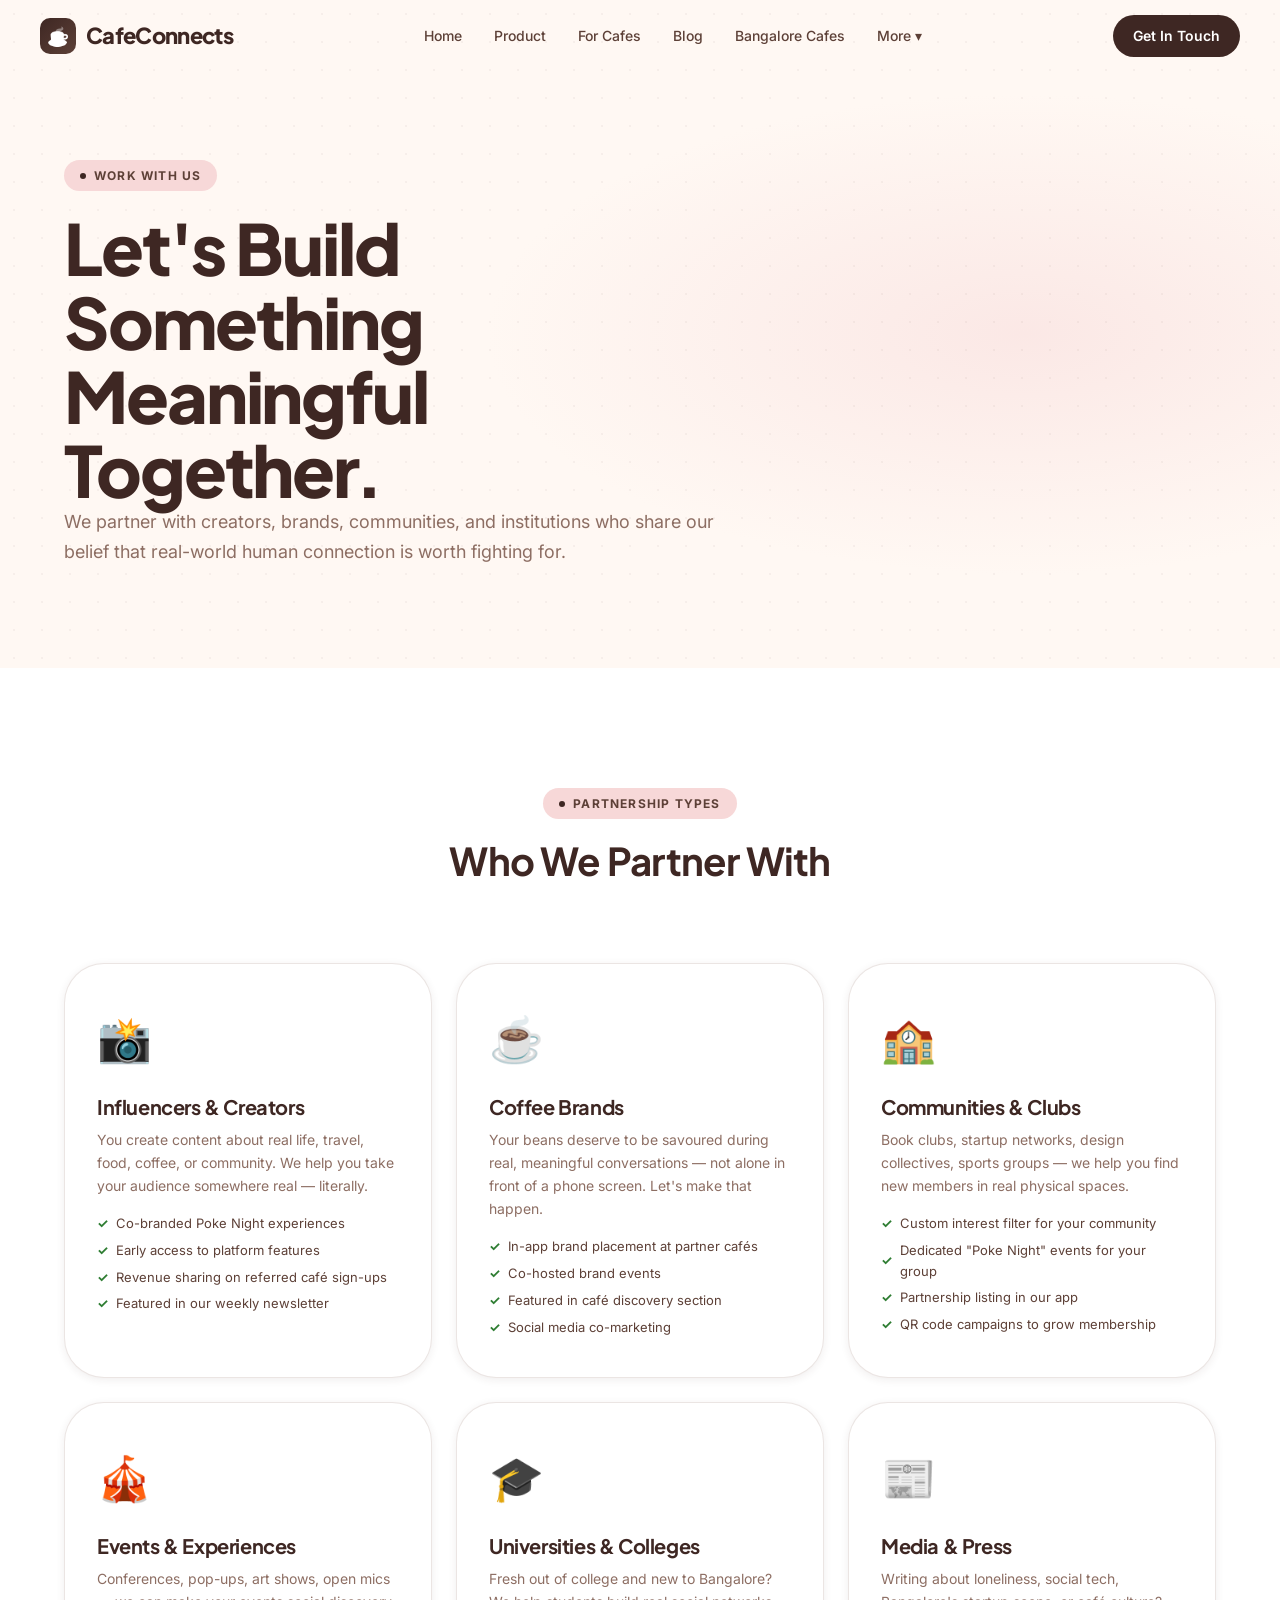
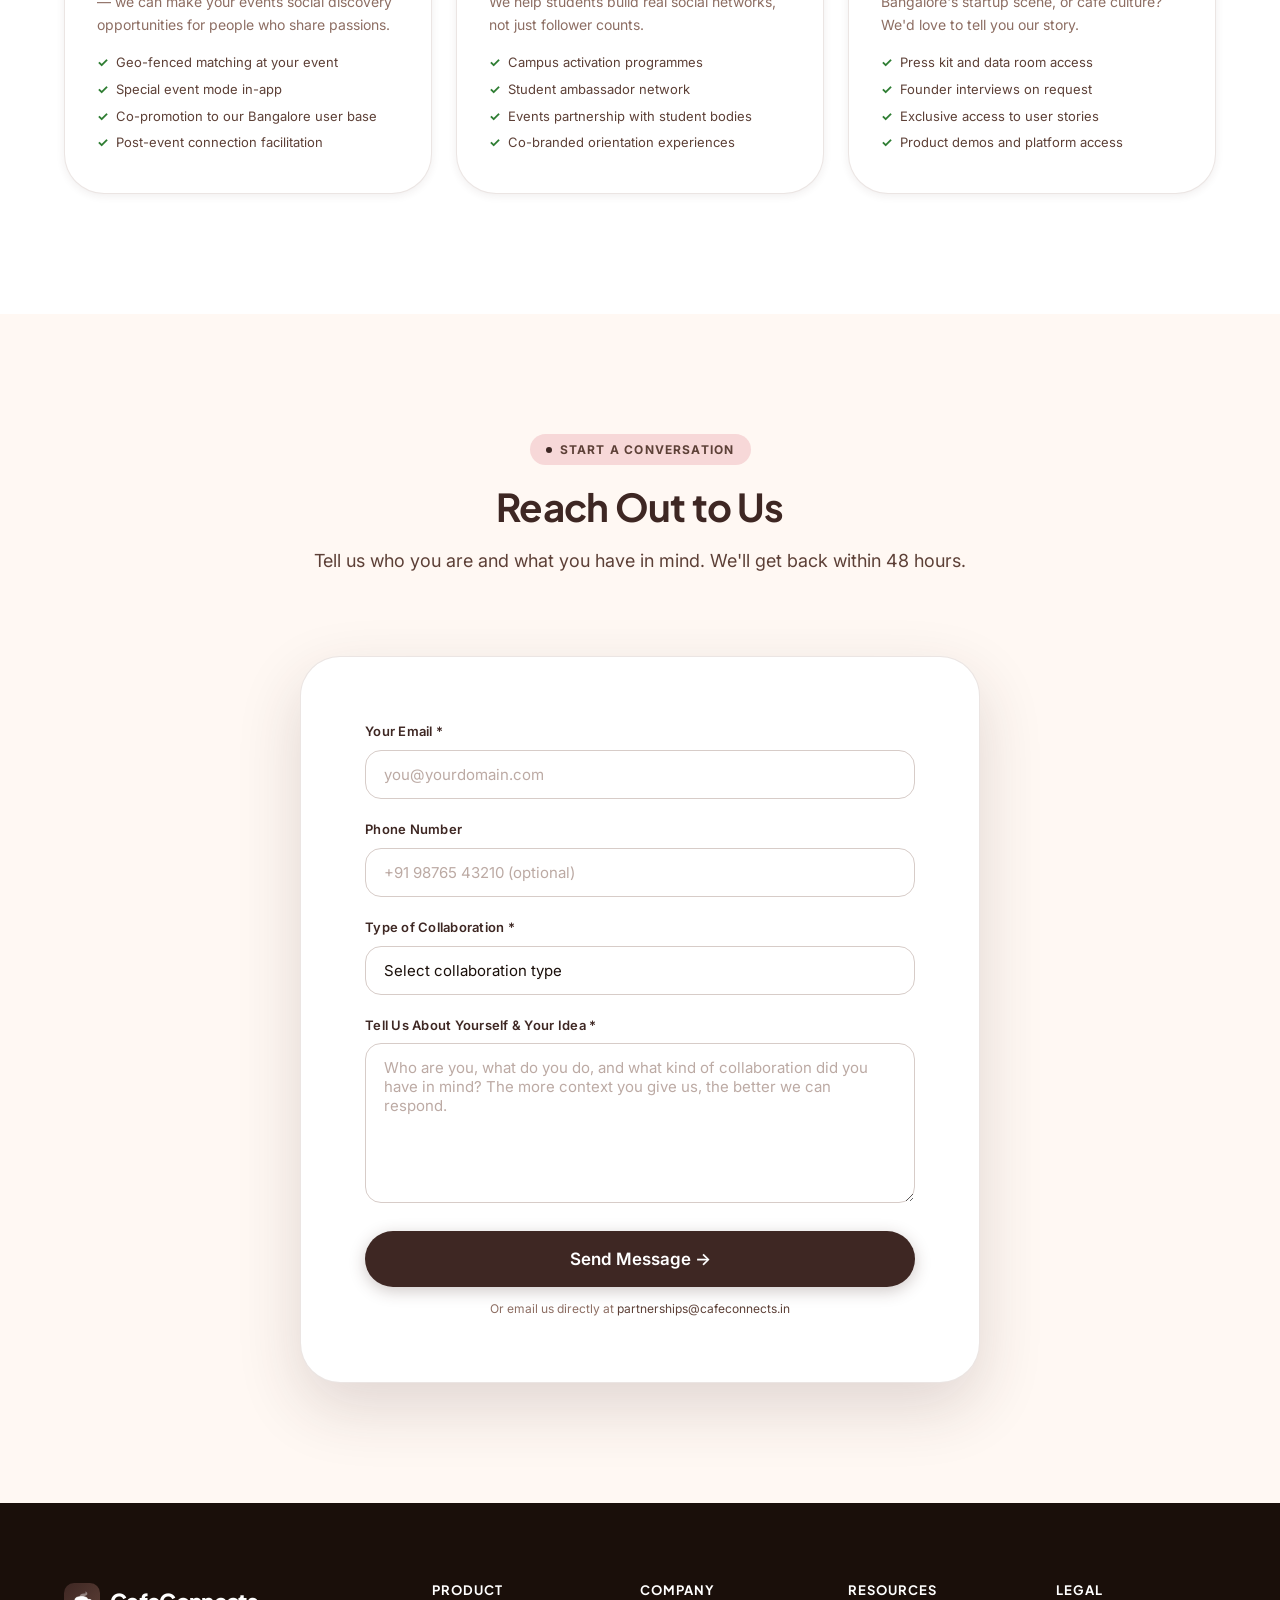
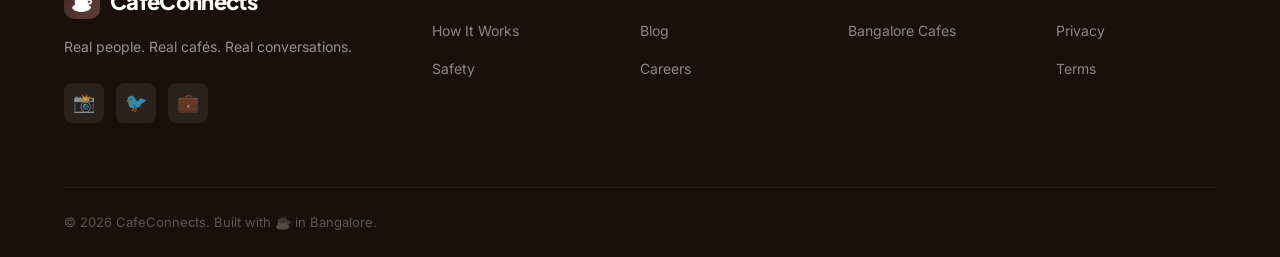
==== collaborations.html @ 5432da23 "Add files via upload" ====
<!DOCTYPE html>
<html lang="en">
<head>
  <meta charset="UTF-8" />
  <meta name="viewport" content="width=device-width, initial-scale=1.0" />
  <title>Collaborations — CafeConnects</title>
  <meta name="description" content="Partner with CafeConnects — for influencers, brands, communities, and media." />
  <link rel="stylesheet" href="styles.css" />
  <style>
    .page-hero { background:var(--cream); padding:160px 0 100px; position:relative; overflow:hidden; }
    .page-hero-bg { position:absolute; inset:0; background:radial-gradient(ellipse 70% 60% at 80% 50%, rgba(247,216,216,0.5) 0%, transparent 60%); }
    .page-hero-dots { position:absolute; inset:0; background-image:radial-gradient(circle, rgba(93,64,55,0.05) 1px, transparent 1px); background-size:28px 28px; }
    .collab-types { display:grid; grid-template-columns:repeat(3,1fr); gap:24px; }
    .collab-card { background:var(--white); border-radius:var(--radius-xl); padding:40px 32px; border:1px solid rgba(215,204,200,0.5); box-shadow:var(--shadow-sm); transition:all 0.3s var(--ease-smooth); }
    .collab-card:hover { box-shadow:var(--shadow-lg); transform:translateY(-6px); border-color:var(--rose); }
    .collab-icon { font-size:44px; margin-bottom:20px; }
    .collab-card h3 { font-size:20px; font-weight:700; color:var(--espresso); margin-bottom:10px; }
    .collab-card p  { font-size:14px; color:var(--text-muted); line-height:1.65; margin-bottom:16px; }
    .collab-perks { list-style:none; display:flex; flex-direction:column; gap:6px; }
    .collab-perks li { font-size:13px; color:var(--text-secondary); display:flex; align-items:center; gap:8px; }
    .collab-perks li::before { content:'✓'; color:#2E7D32; font-weight:700; }
    .form-card { background:var(--white); border-radius:var(--radius-xl); padding:64px; box-shadow:var(--shadow-lg); max-width:680px; margin:0 auto; border:1px solid rgba(215,204,200,0.5); }
    @media(max-width:1024px) { .collab-types{grid-template-columns:repeat(2,1fr)} }
    @media(max-width:768px) { .collab-types{grid-template-columns:1fr} .form-card{padding:32px 24px} }
  </style>
</head>
<body>
  <nav class="navbar" id="navbar">
    <div class="navbar-inner">
      <a href="index.html" class="logo"><div class="logo-icon"></div>CafeConnects</a>
      <div class="nav-links">
        <a href="index.html" class="nav-link">Home</a>
        <a href="product.html" class="nav-link">Product</a>
        <a href="for-cafes.html" class="nav-link">For Cafes</a>
        <a href="blog.html" class="nav-link">Blog</a>
        <a href="bangalore-cafes.html" class="nav-link">Bangalore Cafes</a>
        <div class="nav-dropdown"><a href="#" class="nav-link">More ▾</a>
          <div class="nav-dropdown-menu">
            <a href="careers.html" class="nav-dropdown-item">Careers</a>
            <a href="collaborations.html" class="nav-dropdown-item active">Collaborations</a>
            <a href="safety.html" class="nav-dropdown-item">Safety</a>
          </div>
        </div>
      </div>
      <div class="nav-cta">
        <a href="#collab-form" class="btn-nav">Get In Touch</a>
        <button class="hamburger" id="hamburger"><span></span><span></span><span></span></button>
      </div>
    </div>
  </nav>
  <div class="mobile-menu" id="mobile-menu">
    <button class="mobile-close" id="mobile-close">✕</button>
    <a href="index.html" class="nav-link">Home</a>
    <a href="collaborations.html" class="nav-link active">Collaborations</a>
    <a href="#collab-form" class="btn btn-primary mt-24">Get In Touch</a>
  </div>

  <section class="page-hero">
    <div class="page-hero-bg"></div><div class="page-hero-dots"></div>
    <div class="container">
      <div style="position:relative;z-index:2;max-width:680px">
        <div class="eyebrow reveal"><span class="eyebrow-dot"></span>Work With Us</div>
        <h1 class="display-lg reveal" style="color:var(--espresso)">Let's Build Something Meaningful Together.</h1>
        <p class="body-lg reveal reveal-delay-1" style="color:var(--text-muted)">We partner with creators, brands, communities, and institutions who share our belief that real-world human connection is worth fighting for.</p>
      </div>
    </div>
  </section>

  <section class="section bg-white">
    <div class="container">
      <div class="section-header reveal">
        <div class="eyebrow"><span class="eyebrow-dot"></span>Partnership Types</div>
        <h2 class="display-sm">Who We Partner With</h2>
      </div>
      <div class="collab-types">
        <div class="collab-card reveal">
          <div class="collab-icon">📸</div>
          <h3>Influencers & Creators</h3>
          <p>You create content about real life, travel, food, coffee, or community. We help you take your audience somewhere real — literally.</p>
          <ul class="collab-perks">
            <li>Co-branded Poke Night experiences</li>
            <li>Early access to platform features</li>
            <li>Revenue sharing on referred café sign-ups</li>
            <li>Featured in our weekly newsletter</li>
          </ul>
        </div>
        <div class="collab-card reveal reveal-delay-1">
          <div class="collab-icon">☕</div>
          <h3>Coffee Brands</h3>
          <p>Your beans deserve to be savoured during real, meaningful conversations — not alone in front of a phone screen. Let's make that happen.</p>
          <ul class="collab-perks">
            <li>In-app brand placement at partner cafés</li>
            <li>Co-hosted brand events</li>
            <li>Featured in café discovery section</li>
            <li>Social media co-marketing</li>
          </ul>
        </div>
        <div class="collab-card reveal reveal-delay-2">
          <div class="collab-icon">🏫</div>
          <h3>Communities & Clubs</h3>
          <p>Book clubs, startup networks, design collectives, sports groups — we help you find new members in real physical spaces.</p>
          <ul class="collab-perks">
            <li>Custom interest filter for your community</li>
            <li>Dedicated "Poke Night" events for your group</li>
            <li>Partnership listing in our app</li>
            <li>QR code campaigns to grow membership</li>
          </ul>
        </div>
        <div class="collab-card reveal">
          <div class="collab-icon">🎪</div>
          <h3>Events & Experiences</h3>
          <p>Conferences, pop-ups, art shows, open mics — we can make your events social discovery opportunities for people who share passions.</p>
          <ul class="collab-perks">
            <li>Geo-fenced matching at your event</li>
            <li>Special event mode in-app</li>
            <li>Co-promotion to our Bangalore user base</li>
            <li>Post-event connection facilitation</li>
          </ul>
        </div>
        <div class="collab-card reveal reveal-delay-1">
          <div class="collab-icon">🎓</div>
          <h3>Universities & Colleges</h3>
          <p>Fresh out of college and new to Bangalore? We help students build real social networks, not just follower counts.</p>
          <ul class="collab-perks">
            <li>Campus activation programmes</li>
            <li>Student ambassador network</li>
            <li>Events partnership with student bodies</li>
            <li>Co-branded orientation experiences</li>
          </ul>
        </div>
        <div class="collab-card reveal reveal-delay-2">
          <div class="collab-icon">📰</div>
          <h3>Media & Press</h3>
          <p>Writing about loneliness, social tech, Bangalore's startup scene, or café culture? We'd love to tell you our story.</p>
          <ul class="collab-perks">
            <li>Press kit and data room access</li>
            <li>Founder interviews on request</li>
            <li>Exclusive access to user stories</li>
            <li>Product demos and platform access</li>
          </ul>
        </div>
      </div>
    </div>
  </section>

  <section class="section bg-cream" id="collab-form">
    <div class="container">
      <div class="section-header reveal">
        <div class="eyebrow"><span class="eyebrow-dot"></span>Start a Conversation</div>
        <h2 class="display-sm">Reach Out to Us</h2>
        <p>Tell us who you are and what you have in mind. We'll get back within 48 hours.</p>
      </div>
      <div class="form-card reveal">
        <form data-form="collaboration" action="https://api.web3forms.com/submit" method="POST">
          <input type="hidden" name="access_key" value="f829e437-bf4c-4989-a103-a09cf7e86753" />
          <input type="hidden" name="subject" value="New Collaboration Enquiry — CafeConnects" />
          <input type="hidden" name="from_name" value="CafeConnects Website" />
          <input type="hidden" name="redirect" value="false" />
          <input type="checkbox" name="botcheck" style="display:none" />
          <div class="form-group">
            <label class="form-label">Your Email *</label>
            <input type="email" name="email" class="form-input" placeholder="you@yourdomain.com" required />
          </div>
          <div class="form-group">
            <label class="form-label">Phone Number</label>
            <input type="tel" name="phone" class="form-input" placeholder="+91 98765 43210 (optional)" />
          </div>
          <div class="form-group">
            <label class="form-label">Type of Collaboration *</label>
            <select name="collaboration_type" class="form-select form-input" required>
              <option value="">Select collaboration type</option>
              <option>Influencer / Creator</option>
              <option>Coffee Brand</option>
              <option>Community / Club</option>
              <option>Events & Experiences</option>
              <option>University / College</option>
              <option>Media & Press</option>
              <option>Other</option>
            </select>
          </div>
          <div class="form-group">
            <label class="form-label">Tell Us About Yourself & Your Idea *</label>
            <textarea name="message" class="form-textarea" placeholder="Who are you, what do you do, and what kind of collaboration did you have in mind? The more context you give us, the better we can respond." required style="min-height:160px;"></textarea>
          </div>
          <button type="submit" class="btn btn-primary btn-lg w-full">Send Message →</button>
          <p style="font-size:12px;color:var(--text-muted);text-align:center;margin-top:12px">Or email us directly at <a href="mailto:partnerships@cafeconnects.in" style="color:var(--coffee)">partnerships@cafeconnects.in</a></p>
        </form>
      </div>
    </div>
  </section>

  <footer class="footer" id="contact">
    <div class="container">
      <div class="footer-grid">
        <div class="footer-brand"><a href="index.html" class="logo"><div class="logo-icon"></div>CafeConnects</a><p class="footer-desc mt-16">Real people. Real cafés. Real conversations.</p><div class="footer-social mt-24"><a href="#" class="social-icon">📸</a><a href="#" class="social-icon">🐦</a><a href="#" class="social-icon">💼</a></div></div>
        <div class="footer-col"><h4>Product</h4><ul class="footer-links"><li><a href="product.html" class="footer-link">How It Works</a></li><li><a href="safety.html" class="footer-link">Safety</a></li></ul></div>
        <div class="footer-col"><h4>Company</h4><ul class="footer-links"><li><a href="blog.html" class="footer-link">Blog</a></li><li><a href="careers.html" class="footer-link">Careers</a></li></ul></div>
        <div class="footer-col"><h4>Resources</h4><ul class="footer-links"><li><a href="bangalore-cafes.html" class="footer-link">Bangalore Cafes</a></li></ul></div>
        <div class="footer-col"><h4>Legal</h4><ul class="footer-links"><li><a href="privacy-policy.html" class="footer-link">Privacy</a></li><li><a href="terms.html" class="footer-link">Terms</a></li></ul></div>
      </div>
      <div class="footer-bottom"><p class="footer-copyright">© 2026 CafeConnects. Built with ☕ in Bangalore.</p></div>
    </div>
  </footer>
  <script src="shared.js"></script>
</body>
</html>
---- styles.css ----
/* ================================================
   CafeConnects — Global Design System
   Premium Coffee-Inspired Brand
   ================================================ */

@import url('https://fonts.googleapis.com/css2?family=Inter:wght@300;400;500;600;700;800;900&family=Plus+Jakarta+Sans:wght@300;400;500;600;700;800&display=swap');

/* ── Design Tokens ───────────────────────────── */
:root {
  /* Colors */
  --espresso:    #3E2723;
  --coffee:      #5D4037;
  --latte:       #D7CCC8;
  --rose:        #F7D8D8;
  --cream:       #FFF8F3;
  --white:       #FFFFFF;
  --dark:        #1A0F0A;
  --mid-dark:    #2C1810;

  /* Text */
  --text-primary:   #1A0F0A;
  --text-secondary: #5D4037;
  --text-muted:     #8D6E63;
  --text-light:     #BCAAA4;

  /* Gradients */
  --grad-hero:    linear-gradient(135deg, #FFF8F3 0%, #F7D8D8 50%, #FFF8F3 100%);
  --grad-warm:    linear-gradient(135deg, #3E2723 0%, #5D4037 100%);
  --grad-subtle:  linear-gradient(180deg, #FFF8F3 0%, #FFFFFF 100%);
  --grad-glass:   linear-gradient(135deg, rgba(255,255,255,0.25) 0%, rgba(255,255,255,0.10) 100%);

  /* Shadows */
  --shadow-sm:  0 2px 8px rgba(62,39,35,0.08);
  --shadow-md:  0 8px 32px rgba(62,39,35,0.12);
  --shadow-lg:  0 24px 64px rgba(62,39,35,0.16);
  --shadow-xl:  0 40px 80px rgba(62,39,35,0.20);

  /* Typography */
  --font-display: 'Plus Jakarta Sans', 'Inter', sans-serif;
  --font-body:    'Inter', sans-serif;

  /* Spacing */
  --section-py: 120px;
  --section-py-sm: 80px;

  /* Borders */
  --radius-sm:  8px;
  --radius-md:  16px;
  --radius-lg:  24px;
  --radius-xl:  40px;
  --radius-full: 9999px;

  /* Transitions */
  --ease-smooth: cubic-bezier(0.25, 0.46, 0.45, 0.94);
  --ease-spring: cubic-bezier(0.34, 1.56, 0.64, 1);
}

/* ── Reset & Base ────────────────────────────── */
*, *::before, *::after { box-sizing: border-box; margin: 0; padding: 0; }

html {
  scroll-behavior: smooth;
  font-size: 16px;
  -webkit-font-smoothing: antialiased;
  -moz-osx-font-smoothing: grayscale;
}

body {
  font-family: var(--font-body);
  color: var(--text-primary);
  background: var(--white);
  line-height: 1.6;
  overflow-x: hidden;
}

img { max-width: 100%; height: auto; display: block; }
a { text-decoration: none; color: inherit; }
ul { list-style: none; }
button { font-family: inherit; cursor: pointer; border: none; outline: none; }
input, textarea, select { font-family: inherit; outline: none; border: none; }

/* ── Typography ──────────────────────────────── */
h1, h2, h3, h4, h5, h6 {
  font-family: var(--font-display);
  font-weight: 700;
  line-height: 1.15;
  letter-spacing: -0.02em;
  color: var(--espresso);
}

.display-xl {
  font-size: clamp(48px, 7vw, 96px);
  font-weight: 800;
  letter-spacing: -0.04em;
  line-height: 1.0;
}

.display-lg {
  font-size: clamp(40px, 5.5vw, 72px);
  font-weight: 800;
  letter-spacing: -0.03em;
  line-height: 1.05;
}

.display-md {
  font-size: clamp(32px, 4vw, 56px);
  font-weight: 700;
  letter-spacing: -0.025em;
}

.display-sm {
  font-size: clamp(24px, 3vw, 40px);
  font-weight: 700;
  letter-spacing: -0.02em;
}

.body-lg { font-size: 18px; line-height: 1.7; }
.body-md { font-size: 16px; line-height: 1.6; }
.body-sm { font-size: 14px; line-height: 1.5; }
.label   { font-size: 12px; font-weight: 600; letter-spacing: 0.08em; text-transform: uppercase; }

/* ── Layout ──────────────────────────────────── */
.container {
  max-width: 1200px;
  margin: 0 auto;
  padding: 0 24px;
}

.container-wide {
  max-width: 1400px;
  margin: 0 auto;
  padding: 0 24px;
}

.section { padding: var(--section-py) 0; }
.section-sm { padding: var(--section-py-sm) 0; }

/* ── Navbar ──────────────────────────────────── */
.navbar {
  position: fixed;
  top: 0;
  left: 0;
  right: 0;
  z-index: 1000;
  padding: 0 24px;
  height: 72px;
  display: flex;
  align-items: center;
  transition: all 0.3s var(--ease-smooth);
}

.navbar.scrolled {
  background: rgba(255, 248, 243, 0.95);
  backdrop-filter: blur(20px);
  -webkit-backdrop-filter: blur(20px);
  border-bottom: 1px solid rgba(215, 204, 200, 0.5);
  box-shadow: var(--shadow-sm);
}

.navbar-inner {
  max-width: 1200px;
  margin: 0 auto;
  width: 100%;
  display: flex;
  align-items: center;
  justify-content: space-between;
}

.logo {
  display: flex;
  align-items: center;
  gap: 10px;
  font-family: var(--font-display);
  font-weight: 800;
  font-size: 22px;
  color: var(--espresso);
  letter-spacing: -0.03em;
}

.logo-icon {
  width: 36px;
  height: 36px;
  background: var(--grad-warm);
  border-radius: 10px;
  display: flex;
  align-items: center;
  justify-content: center;
  position: relative;
  overflow: hidden;
}

.logo-icon::after {
  content: '☕';
  font-size: 18px;
  filter: brightness(10);
}

.nav-links {
  display: flex;
  align-items: center;
  gap: 4px;
}

.nav-link {
  font-size: 14px;
  font-weight: 500;
  color: var(--coffee);
  padding: 8px 14px;
  border-radius: var(--radius-sm);
  transition: all 0.2s;
}

.nav-link:hover,
.nav-link.active {
  color: var(--espresso);
  background: rgba(62,39,35,0.06);
}

.nav-dropdown {
  position: relative;
}

.nav-dropdown-menu {
  position: absolute;
  top: calc(100% + 8px);
  left: 50%;
  transform: translateX(-50%) translateY(-8px);
  background: var(--white);
  border: 1px solid var(--latte);
  border-radius: var(--radius-md);
  box-shadow: var(--shadow-lg);
  padding: 8px;
  min-width: 200px;
  opacity: 0;
  pointer-events: none;
  transition: all 0.2s var(--ease-smooth);
}

.nav-dropdown:hover .nav-dropdown-menu {
  opacity: 1;
  pointer-events: all;
  transform: translateX(-50%) translateY(0);
}

.nav-dropdown-item {
  display: block;
  padding: 10px 16px;
  font-size: 14px;
  color: var(--coffee);
  border-radius: var(--radius-sm);
  transition: all 0.15s;
}

.nav-dropdown-item:hover {
  background: var(--cream);
  color: var(--espresso);
}

.nav-cta {
  display: flex;
  align-items: center;
  gap: 12px;
}

.btn-nav {
  background: var(--espresso);
  color: var(--white);
  font-size: 14px;
  font-weight: 600;
  padding: 10px 20px;
  border-radius: var(--radius-full);
  transition: all 0.2s var(--ease-smooth);
}

.btn-nav:hover {
  background: var(--coffee);
  transform: translateY(-1px);
  box-shadow: 0 4px 16px rgba(62,39,35,0.3);
}

.hamburger {
  display: none;
  flex-direction: column;
  gap: 5px;
  background: none;
  padding: 8px;
}

.hamburger span {
  display: block;
  width: 24px;
  height: 2px;
  background: var(--espresso);
  border-radius: 2px;
  transition: all 0.3s;
}

/* ── Buttons ─────────────────────────────────── */
.btn {
  display: inline-flex;
  align-items: center;
  justify-content: center;
  gap: 8px;
  font-family: var(--font-body);
  font-weight: 600;
  font-size: 15px;
  border-radius: var(--radius-full);
  transition: all 0.25s var(--ease-smooth);
  cursor: pointer;
  padding: 14px 28px;
  white-space: nowrap;
}

.btn-primary {
  background: var(--espresso);
  color: var(--white);
  box-shadow: 0 4px 16px rgba(62,39,35,0.25);
}

.btn-primary:hover {
  background: var(--coffee);
  transform: translateY(-2px);
  box-shadow: 0 8px 28px rgba(62,39,35,0.35);
}

.btn-secondary {
  background: transparent;
  color: var(--espresso);
  border: 2px solid var(--espresso);
}

.btn-secondary:hover {
  background: var(--espresso);
  color: var(--white);
  transform: translateY(-2px);
}

.btn-rose {
  background: var(--rose);
  color: var(--espresso);
}

.btn-rose:hover {
  background: #f0c0c0;
  transform: translateY(-2px);
  box-shadow: 0 8px 28px rgba(247,216,216,0.6);
}

.btn-white {
  background: var(--white);
  color: var(--espresso);
  box-shadow: var(--shadow-md);
}

.btn-white:hover {
  transform: translateY(-2px);
  box-shadow: var(--shadow-lg);
}

.btn-lg { padding: 18px 36px; font-size: 17px; }
.btn-sm { padding: 10px 20px; font-size: 13px; }

/* ── Cards ───────────────────────────────────── */
.card {
  background: var(--white);
  border-radius: var(--radius-lg);
  box-shadow: var(--shadow-sm);
  border: 1px solid rgba(215,204,200,0.5);
  transition: all 0.3s var(--ease-smooth);
  overflow: hidden;
}

.card:hover {
  box-shadow: var(--shadow-lg);
  transform: translateY(-4px);
}

.card-glass {
  background: var(--grad-glass);
  backdrop-filter: blur(20px);
  -webkit-backdrop-filter: blur(20px);
  border: 1px solid rgba(255,255,255,0.4);
  border-radius: var(--radius-lg);
}

.card-cream {
  background: var(--cream);
  border: 1px solid var(--rose);
  border-radius: var(--radius-lg);
}

/* ── Section Labels ──────────────────────────── */
.eyebrow {
  display: inline-flex;
  align-items: center;
  gap: 8px;
  font-size: 12px;
  font-weight: 700;
  letter-spacing: 0.1em;
  text-transform: uppercase;
  color: var(--coffee);
  background: var(--rose);
  padding: 6px 16px;
  border-radius: var(--radius-full);
  margin-bottom: 20px;
}

.eyebrow-dot {
  width: 6px;
  height: 6px;
  background: var(--espresso);
  border-radius: 50%;
}

/* ── Section Headers ─────────────────────────── */
.section-header {
  text-align: center;
  max-width: 700px;
  margin: 0 auto 80px;
}

.section-header p {
  color: var(--text-secondary);
  font-size: 18px;
  margin-top: 16px;
  line-height: 1.7;
}

/* ── Stats ───────────────────────────────────── */
.stats-grid {
  display: grid;
  grid-template-columns: repeat(4, 1fr);
  gap: 24px;
}

.stat-card {
  text-align: center;
  padding: 32px 24px;
  background: var(--white);
  border-radius: var(--radius-lg);
  border: 1px solid rgba(215,204,200,0.5);
  box-shadow: var(--shadow-sm);
  transition: all 0.3s var(--ease-smooth);
}

.stat-card:hover {
  box-shadow: var(--shadow-md);
  transform: translateY(-4px);
}

.stat-number {
  font-family: var(--font-display);
  font-size: 48px;
  font-weight: 800;
  color: var(--espresso);
  letter-spacing: -0.04em;
  line-height: 1;
  margin-bottom: 8px;
}

.stat-label {
  font-size: 14px;
  color: var(--text-muted);
  font-weight: 500;
}

/* ── Feature Grid ────────────────────────────── */
.features-grid {
  display: grid;
  grid-template-columns: repeat(3, 1fr);
  gap: 24px;
}

.feature-card {
  padding: 40px 32px;
  background: var(--white);
  border-radius: var(--radius-lg);
  border: 1px solid rgba(215,204,200,0.5);
  box-shadow: var(--shadow-sm);
  transition: all 0.3s var(--ease-smooth);
}

.feature-card:hover {
  box-shadow: var(--shadow-lg);
  transform: translateY(-6px);
  border-color: var(--rose);
}

.feature-icon {
  width: 56px;
  height: 56px;
  background: var(--cream);
  border-radius: var(--radius-md);
  display: flex;
  align-items: center;
  justify-content: center;
  font-size: 24px;
  margin-bottom: 24px;
  border: 1px solid var(--rose);
}

.feature-card h3 {
  font-size: 20px;
  font-weight: 700;
  margin-bottom: 12px;
  color: var(--espresso);
}

.feature-card p {
  font-size: 15px;
  color: var(--text-secondary);
  line-height: 1.65;
}

/* ── Testimonials ────────────────────────────── */
.testimonial-card {
  background: var(--white);
  border-radius: var(--radius-lg);
  padding: 36px;
  border: 1px solid rgba(215,204,200,0.5);
  box-shadow: var(--shadow-sm);
  transition: all 0.3s var(--ease-smooth);
}

.testimonial-card:hover {
  box-shadow: var(--shadow-md);
  transform: translateY(-4px);
}

.testimonial-quote {
  font-size: 17px;
  line-height: 1.7;
  color: var(--text-primary);
  margin-bottom: 24px;
  font-style: italic;
}

.testimonial-quote::before { content: '"'; }
.testimonial-quote::after  { content: '"'; }

.testimonial-author {
  display: flex;
  align-items: center;
  gap: 14px;
}

.testimonial-avatar {
  width: 48px;
  height: 48px;
  border-radius: 50%;
  background: var(--grad-warm);
  display: flex;
  align-items: center;
  justify-content: center;
  font-size: 20px;
  color: var(--white);
  font-weight: 700;
  font-family: var(--font-display);
  flex-shrink: 0;
}

.testimonial-name {
  font-weight: 700;
  font-size: 15px;
  color: var(--espresso);
}

.testimonial-meta {
  font-size: 13px;
  color: var(--text-muted);
  margin-top: 2px;
}

.stars {
  color: #E8A045;
  font-size: 14px;
  margin-bottom: 16px;
}

/* ── FAQ ─────────────────────────────────────── */
.faq-item {
  border-bottom: 1px solid rgba(215,204,200,0.6);
}

.faq-question {
  display: flex;
  align-items: center;
  justify-content: space-between;
  padding: 24px 0;
  cursor: pointer;
  font-weight: 600;
  font-size: 17px;
  color: var(--espresso);
  gap: 16px;
  transition: color 0.2s;
}

.faq-question:hover { color: var(--coffee); }

.faq-icon {
  width: 32px;
  height: 32px;
  border-radius: 50%;
  background: var(--cream);
  border: 1px solid var(--rose);
  display: flex;
  align-items: center;
  justify-content: center;
  font-size: 18px;
  flex-shrink: 0;
  transition: all 0.3s var(--ease-spring);
  color: var(--espresso);
}

.faq-item.open .faq-icon {
  background: var(--espresso);
  color: var(--white);
  transform: rotate(45deg);
}

.faq-answer {
  font-size: 16px;
  line-height: 1.7;
  color: var(--text-secondary);
  max-height: 0;
  overflow: hidden;
  transition: max-height 0.4s var(--ease-smooth), padding 0.3s;
}

.faq-item.open .faq-answer {
  max-height: 400px;
  padding-bottom: 24px;
}

/* ── Forms ───────────────────────────────────── */
.form-group {
  margin-bottom: 20px;
}

.form-label {
  display: block;
  font-size: 13px;
  font-weight: 600;
  color: var(--espresso);
  margin-bottom: 8px;
  letter-spacing: 0.02em;
}

.form-input,
.form-textarea,
.form-select {
  width: 100%;
  padding: 14px 18px;
  background: var(--white);
  border: 1.5px solid var(--latte);
  border-radius: var(--radius-md);
  font-size: 15px;
  color: var(--text-primary);
  transition: all 0.2s;
  -webkit-appearance: none;
}

.form-input:focus,
.form-textarea:focus,
.form-select:focus {
  border-color: var(--coffee);
  box-shadow: 0 0 0 3px rgba(93,64,55,0.1);
}

.form-input::placeholder,
.form-textarea::placeholder {
  color: var(--text-light);
}

.form-textarea {
  resize: vertical;
  min-height: 120px;
}

/* ── Steps / Timeline ────────────────────────── */
.steps-grid {
  display: grid;
  grid-template-columns: repeat(3, 1fr);
  gap: 40px;
  position: relative;
}

.step-card {
  text-align: center;
  padding: 40px 24px;
  position: relative;
}

.step-number {
  width: 64px;
  height: 64px;
  border-radius: 50%;
  background: var(--grad-warm);
  color: var(--white);
  font-family: var(--font-display);
  font-size: 24px;
  font-weight: 800;
  display: flex;
  align-items: center;
  justify-content: center;
  margin: 0 auto 24px;
  box-shadow: 0 8px 24px rgba(62,39,35,0.3);
}

.step-card h3 {
  font-size: 20px;
  margin-bottom: 12px;
  color: var(--espresso);
}

.step-card p {
  font-size: 15px;
  color: var(--text-secondary);
  line-height: 1.65;
}

/* ── Tags ────────────────────────────────────── */
.tag {
  display: inline-flex;
  align-items: center;
  gap: 4px;
  font-size: 12px;
  font-weight: 600;
  padding: 4px 12px;
  border-radius: var(--radius-full);
  background: var(--rose);
  color: var(--coffee);
}

.tag-dark {
  background: rgba(62,39,35,0.1);
  color: var(--espresso);
}

/* ── Badge ───────────────────────────────────── */
.badge {
  display: inline-flex;
  align-items: center;
  gap: 6px;
  font-size: 11px;
  font-weight: 700;
  letter-spacing: 0.06em;
  text-transform: uppercase;
  padding: 5px 12px;
  border-radius: var(--radius-full);
}

.badge-green  { background: #E8F5E9; color: #2E7D32; }
.badge-amber  { background: #FFF8E1; color: #F57F17; }
.badge-blue   { background: #E3F2FD; color: #1565C0; }
.badge-rose   { background: var(--rose); color: var(--coffee); }

/* ── App Store Buttons ───────────────────────── */
.app-buttons {
  display: flex;
  align-items: center;
  gap: 16px;
  flex-wrap: wrap;
}

.app-btn {
  display: flex;
  align-items: center;
  gap: 12px;
  background: var(--dark);
  color: var(--white);
  padding: 12px 24px;
  border-radius: var(--radius-md);
  transition: all 0.25s var(--ease-smooth);
  border: 1px solid rgba(255,255,255,0.1);
}

.app-btn:hover {
  background: var(--espresso);
  transform: translateY(-2px);
  box-shadow: 0 8px 24px rgba(0,0,0,0.3);
}

.app-btn-icon { font-size: 28px; }

.app-btn-text small {
  display: block;
  font-size: 10px;
  opacity: 0.7;
  text-transform: uppercase;
  letter-spacing: 0.06em;
}

.app-btn-text strong {
  display: block;
  font-size: 16px;
  font-weight: 700;
  font-family: var(--font-display);
}

/* ── Phone Mockup ────────────────────────────── */
.phone-mockup {
  width: 280px;
  height: 560px;
  background: var(--dark);
  border-radius: 44px;
  position: relative;
  box-shadow: 0 40px 80px rgba(0,0,0,0.4), inset 0 0 0 2px rgba(255,255,255,0.1);
  overflow: hidden;
  flex-shrink: 0;
}

.phone-mockup::before {
  content: '';
  position: absolute;
  top: 16px;
  left: 50%;
  transform: translateX(-50%);
  width: 100px;
  height: 28px;
  background: var(--dark);
  border-radius: 14px;
  z-index: 10;
  border: 2px solid rgba(255,255,255,0.08);
}

.phone-screen {
  position: absolute;
  inset: 0;
  background: var(--cream);
  margin: 4px;
  border-radius: 40px;
  overflow: hidden;
}

/* ── Footer ──────────────────────────────────── */
.footer {
  background: var(--dark);
  color: rgba(255,255,255,0.8);
  padding: 80px 0 0;
}

.footer-grid {
  display: grid;
  grid-template-columns: 2fr 1fr 1fr 1fr 1fr;
  gap: 48px;
  padding-bottom: 64px;
  border-bottom: 1px solid rgba(255,255,255,0.08);
}

.footer-brand .logo { color: var(--white); margin-bottom: 16px; }

.footer-desc {
  font-size: 14px;
  line-height: 1.7;
  color: rgba(255,255,255,0.55);
  margin-bottom: 24px;
}

.footer-social {
  display: flex;
  gap: 12px;
}

.social-icon {
  width: 40px;
  height: 40px;
  border-radius: var(--radius-sm);
  background: rgba(255,255,255,0.08);
  display: flex;
  align-items: center;
  justify-content: center;
  font-size: 18px;
  transition: all 0.2s;
  color: rgba(255,255,255,0.7);
}

.social-icon:hover {
  background: var(--coffee);
  color: var(--white);
  transform: translateY(-2px);
}

.footer-col h4 {
  font-size: 13px;
  font-weight: 700;
  letter-spacing: 0.08em;
  text-transform: uppercase;
  color: var(--white);
  margin-bottom: 20px;
  font-family: var(--font-display);
}

.footer-links li { margin-bottom: 12px; }

.footer-link {
  font-size: 14px;
  color: rgba(255,255,255,0.5);
  transition: color 0.2s;
}

.footer-link:hover { color: var(--latte); }

.footer-bottom {
  display: flex;
  align-items: center;
  justify-content: space-between;
  padding: 24px 0;
}

.footer-copyright {
  font-size: 13px;
  color: rgba(255,255,255,0.3);
}

.footer-legal {
  display: flex;
  gap: 24px;
}

.footer-legal a {
  font-size: 13px;
  color: rgba(255,255,255,0.4);
  transition: color 0.2s;
}

.footer-legal a:hover { color: var(--latte); }

/* ── Animations ──────────────────────────────── */
@keyframes fadeInUp {
  from { opacity: 0; transform: translateY(32px); }
  to   { opacity: 1; transform: translateY(0); }
}

@keyframes fadeInDown {
  from { opacity: 0; transform: translateY(-20px); }
  to   { opacity: 1; transform: translateY(0); }
}

@keyframes fadeIn {
  from { opacity: 0; }
  to   { opacity: 1; }
}

@keyframes scaleIn {
  from { opacity: 0; transform: scale(0.92); }
  to   { opacity: 1; transform: scale(1); }
}

@keyframes float {
  0%, 100% { transform: translateY(0px); }
  50%       { transform: translateY(-12px); }
}

@keyframes float-slow {
  0%, 100% { transform: translateY(0px) rotate(0deg); }
  50%       { transform: translateY(-8px) rotate(3deg); }
}

@keyframes pulse-ring {
  0% { transform: scale(1); opacity: 1; }
  100% { transform: scale(1.6); opacity: 0; }
}

@keyframes gradient-shift {
  0%, 100% { background-position: 0% 50%; }
  50%       { background-position: 100% 50%; }
}

@keyframes spin-slow {
  from { transform: rotate(0deg); }
  to   { transform: rotate(360deg); }
}

@keyframes count-up {
  from { opacity: 0; transform: translateY(20px); }
  to   { opacity: 1; transform: translateY(0); }
}

/* Scroll reveal */
.reveal {
  opacity: 0;
  transform: translateY(40px);
  transition: all 0.7s var(--ease-smooth);
}

.reveal.visible {
  opacity: 1;
  transform: translateY(0);
}

.reveal-delay-1 { transition-delay: 0.1s; }
.reveal-delay-2 { transition-delay: 0.2s; }
.reveal-delay-3 { transition-delay: 0.3s; }
.reveal-delay-4 { transition-delay: 0.4s; }
.reveal-delay-5 { transition-delay: 0.5s; }

/* ── Background Decorations ──────────────────── */
.bg-dots {
  background-image: radial-gradient(circle, rgba(215,204,200,0.5) 1px, transparent 1px);
  background-size: 32px 32px;
}

.bg-grid {
  background-image:
    linear-gradient(rgba(215,204,200,0.3) 1px, transparent 1px),
    linear-gradient(90deg, rgba(215,204,200,0.3) 1px, transparent 1px);
  background-size: 48px 48px;
}

.bg-blob {
  position: absolute;
  border-radius: 50%;
  filter: blur(80px);
  opacity: 0.15;
  pointer-events: none;
}

/* ── Dividers ────────────────────────────────── */
.divider {
  height: 1px;
  background: linear-gradient(90deg, transparent, var(--latte), transparent);
  margin: 0;
}

/* ── Not a Dating App Banner ─────────────────── */
.trust-banner {
  display: inline-flex;
  align-items: center;
  gap: 10px;
  padding: 10px 20px;
  background: rgba(62,39,35,0.06);
  border: 1px solid rgba(62,39,35,0.15);
  border-radius: var(--radius-full);
  font-size: 13px;
  font-weight: 600;
  color: var(--espresso);
}

.trust-banner .dot {
  width: 8px;
  height: 8px;
  border-radius: 50%;
  background: #4CAF50;
  animation: pulse-ring 2s infinite;
  box-shadow: 0 0 0 0 rgba(76,175,80,0.4);
}

@keyframes pulse-ring {
  0%   { box-shadow: 0 0 0 0 rgba(76,175,80,0.4); }
  70%  { box-shadow: 0 0 0 8px rgba(76,175,80,0); }
  100% { box-shadow: 0 0 0 0 rgba(76,175,80,0); }
}

/* ── Pricing Cards ───────────────────────────── */
.pricing-grid {
  display: grid;
  grid-template-columns: repeat(3, 1fr);
  gap: 24px;
}

.pricing-card {
  background: var(--white);
  border-radius: var(--radius-xl);
  padding: 40px 32px;
  border: 2px solid rgba(215,204,200,0.5);
  transition: all 0.3s var(--ease-smooth);
  position: relative;
  overflow: hidden;
}

.pricing-card:hover {
  border-color: var(--latte);
  box-shadow: var(--shadow-lg);
  transform: translateY(-6px);
}

.pricing-card.featured {
  background: var(--grad-warm);
  border-color: transparent;
  color: var(--white);
}

.pricing-card.featured h3,
.pricing-card.featured .price,
.pricing-card.featured li {
  color: var(--white) !important;
}

.pricing-card.featured .price-sub { color: rgba(255,255,255,0.7); }

.price {
  font-family: var(--font-display);
  font-size: 48px;
  font-weight: 800;
  color: var(--espresso);
  letter-spacing: -0.04em;
  line-height: 1;
}

.price span { font-size: 20px; font-weight: 500; }
.price-sub { font-size: 14px; color: var(--text-muted); margin-top: 4px; }

.pricing-features { margin: 24px 0; }

.pricing-features li {
  display: flex;
  align-items: flex-start;
  gap: 10px;
  font-size: 14px;
  color: var(--text-secondary);
  padding: 8px 0;
  border-bottom: 1px solid rgba(215,204,200,0.4);
}

.pricing-features li:last-child { border-bottom: none; }

.pricing-features .check {
  width: 20px;
  height: 20px;
  border-radius: 50%;
  background: #E8F5E9;
  color: #2E7D32;
  display: flex;
  align-items: center;
  justify-content: center;
  font-size: 11px;
  flex-shrink: 0;
  margin-top: 1px;
}

.pricing-card.featured .pricing-features li {
  border-bottom-color: rgba(255,255,255,0.1);
}

.pricing-card.featured .check {
  background: rgba(255,255,255,0.2);
  color: var(--white);
}

/* ── Mobile Navigation ───────────────────────── */
.mobile-menu {
  display: none;
  position: fixed;
  inset: 0;
  z-index: 999;
  background: rgba(255,248,243,0.98);
  backdrop-filter: blur(20px);
  flex-direction: column;
  align-items: center;
  justify-content: center;
  gap: 8px;
}

.mobile-menu.open { display: flex; }

.mobile-menu .nav-link {
  font-size: 20px;
  padding: 14px 24px;
  width: 280px;
  text-align: center;
}

.mobile-close {
  position: absolute;
  top: 20px;
  right: 24px;
  width: 44px;
  height: 44px;
  display: flex;
  align-items: center;
  justify-content: center;
  background: var(--cream);
  border-radius: 50%;
  font-size: 24px;
  cursor: pointer;
  color: var(--espresso);
}

/* ── Hero Illustration ───────────────────────── */
.hero-visual {
  position: relative;
  flex-shrink: 0;
}

.floating-card {
  position: absolute;
  background: var(--white);
  border-radius: var(--radius-md);
  box-shadow: var(--shadow-lg);
  padding: 14px 18px;
  border: 1px solid rgba(215,204,200,0.6);
  white-space: nowrap;
  font-size: 13px;
  font-weight: 600;
  color: var(--espresso);
  display: flex;
  align-items: center;
  gap: 8px;
  animation: float 3s ease-in-out infinite;
}

.floating-card:nth-child(2) { animation-delay: -1s; }
.floating-card:nth-child(3) { animation-delay: -2s; }

/* ── Responsive ──────────────────────────────── */
@media (max-width: 1024px) {
  .stats-grid     { grid-template-columns: repeat(2, 1fr); }
  .features-grid  { grid-template-columns: repeat(2, 1fr); }
  .pricing-grid   { grid-template-columns: repeat(2, 1fr); }
  .footer-grid    { grid-template-columns: repeat(2, 1fr); }
  .steps-grid     { grid-template-columns: repeat(2, 1fr); }
}

@media (max-width: 768px) {
  :root {
    --section-py: 80px;
    --section-py-sm: 60px;
  }

  .nav-links, .nav-cta .btn-nav { display: none; }
  .hamburger { display: flex; }

  .stats-grid    { grid-template-columns: repeat(2, 1fr); gap: 16px; }
  .features-grid { grid-template-columns: 1fr; }
  .pricing-grid  { grid-template-columns: 1fr; }
  .footer-grid   { grid-template-columns: 1fr 1fr; }
  .steps-grid    { grid-template-columns: 1fr; }

  .footer-bottom { flex-direction: column; gap: 12px; text-align: center; }
  .footer-legal  { justify-content: center; flex-wrap: wrap; gap: 16px; }

  .app-buttons { justify-content: center; }
  .section-header { margin-bottom: 48px; }
}

@media (max-width: 480px) {
  .stats-grid  { grid-template-columns: 1fr; }
  .footer-grid { grid-template-columns: 1fr; }
  .container   { padding: 0 16px; }

  .display-xl { font-size: 40px; }
  .display-lg { font-size: 32px; }

  .stat-number { font-size: 36px; }
}

/* ── Utility ──────────────────────────────────── */
.text-center    { text-align: center; }
.text-espresso  { color: var(--espresso); }
.text-coffee    { color: var(--coffee); }
.text-muted     { color: var(--text-muted); }
.text-white     { color: var(--white); }

.bg-cream       { background: var(--cream); }
.bg-dark        { background: var(--dark); }
.bg-espresso    { background: var(--espresso); }
.bg-white       { background: var(--white); }

.flex           { display: flex; }
.flex-center    { display: flex; align-items: center; justify-content: center; }
.flex-between   { display: flex; align-items: center; justify-content: space-between; }
.gap-8          { gap: 8px; }
.gap-12         { gap: 12px; }
.gap-16         { gap: 16px; }
.gap-24         { gap: 24px; }
.gap-32         { gap: 32px; }
.gap-48         { gap: 48px; }

.mt-8  { margin-top: 8px; }
.mt-16 { margin-top: 16px; }
.mt-24 { margin-top: 24px; }
.mt-32 { margin-top: 32px; }
.mt-48 { margin-top: 48px; }
.mt-64 { margin-top: 64px; }
.mb-8  { margin-bottom: 8px; }
.mb-16 { margin-bottom: 16px; }
.mb-24 { margin-bottom: 24px; }
.mb-32 { margin-bottom: 32px; }
.mb-48 { margin-bottom: 48px; }

.w-full  { width: 100%; }
.hidden  { display: none; }
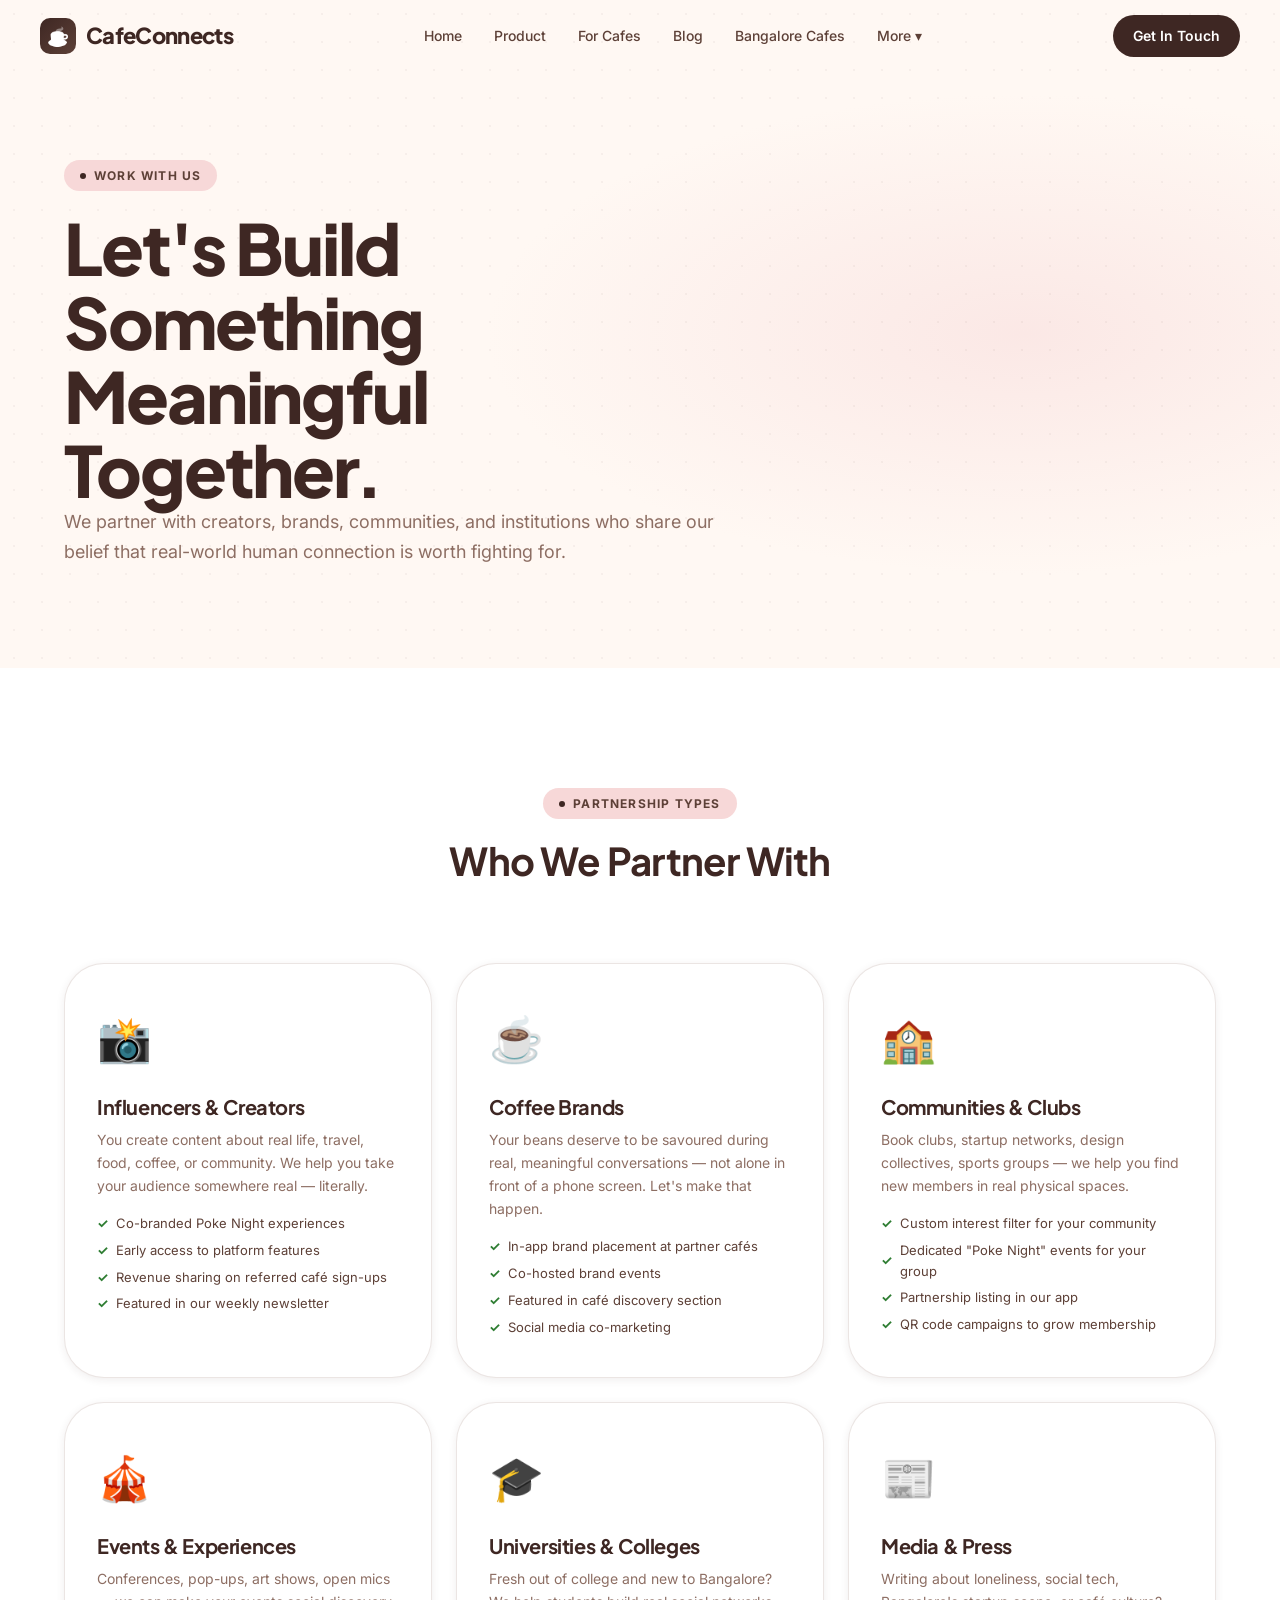
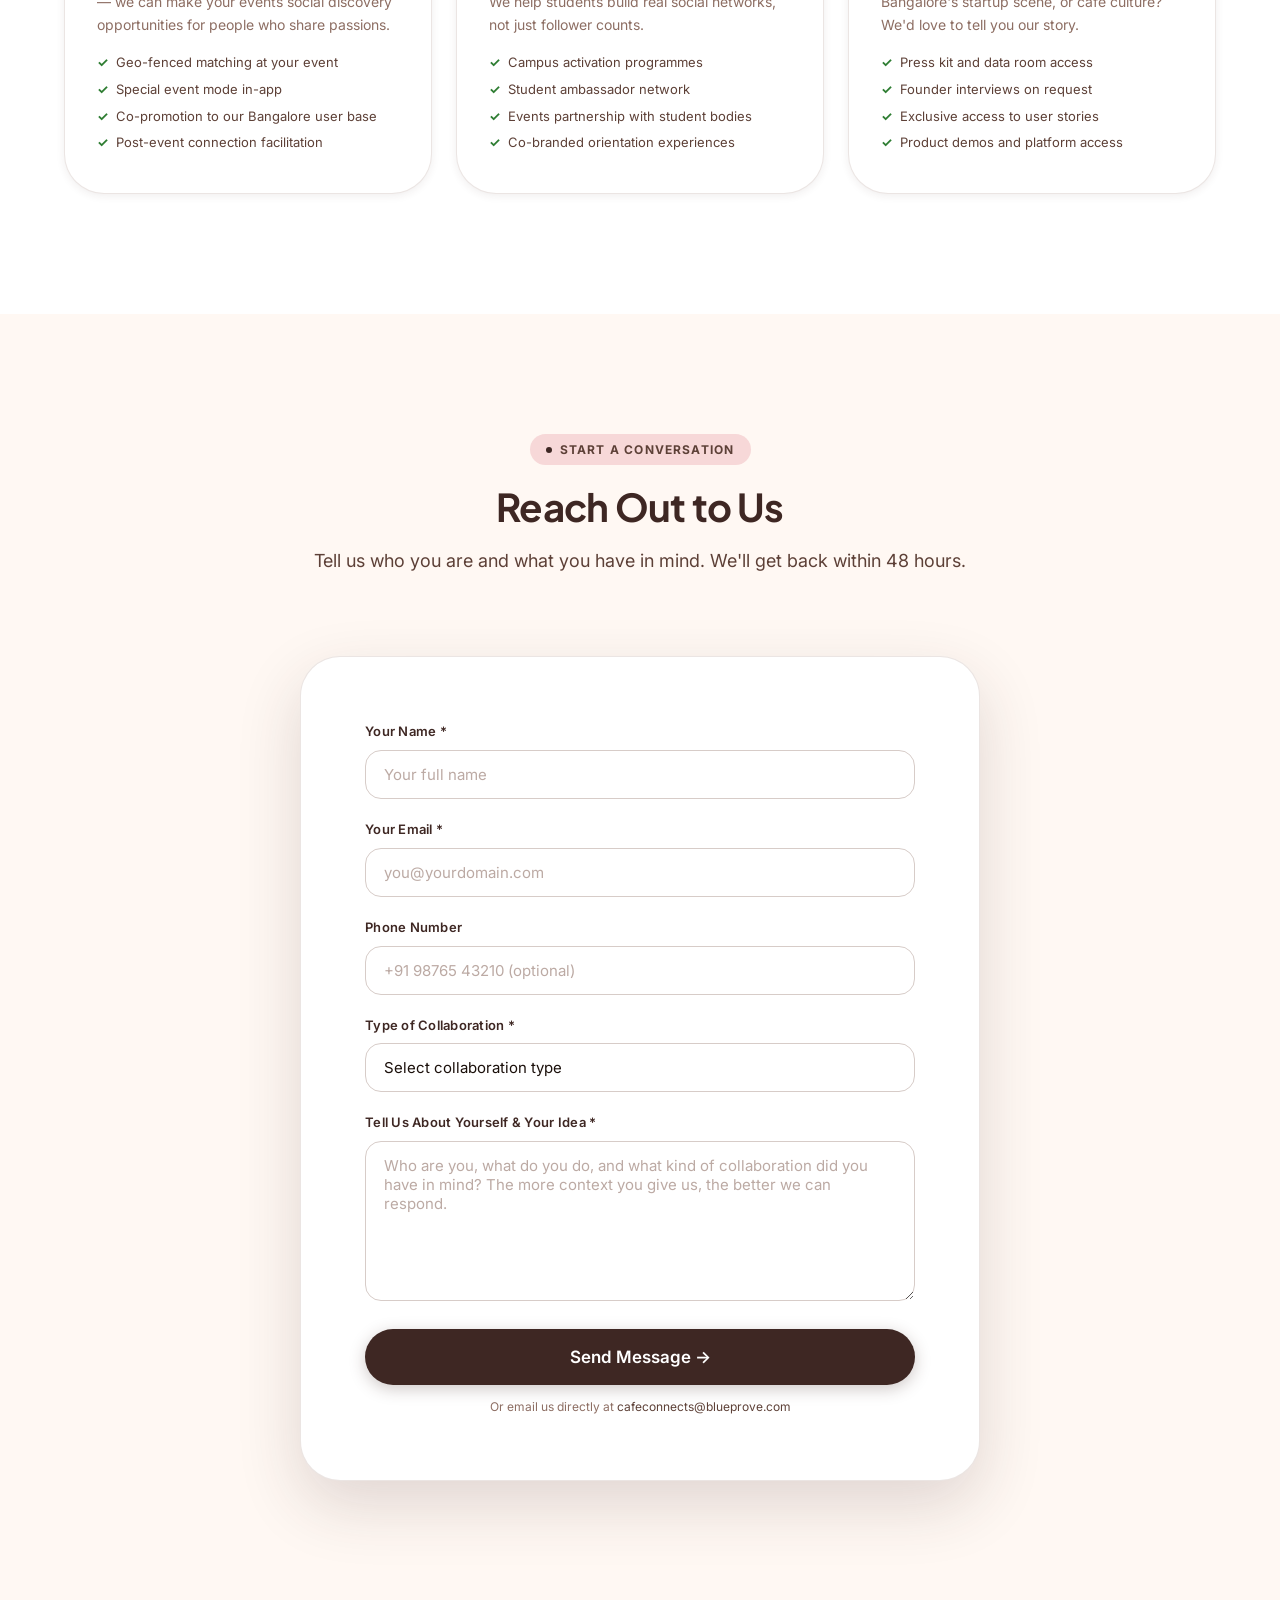
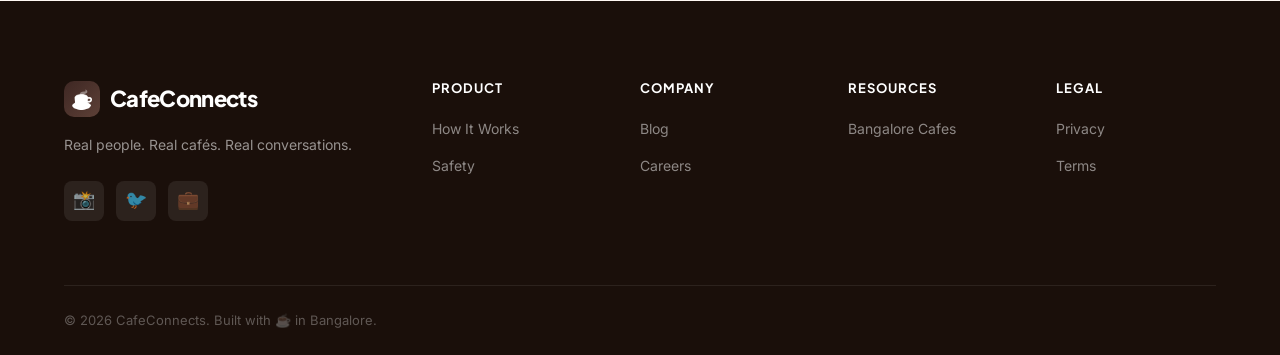
==== commit 62231c45: "feat: make all forms actionable via web3forms + add GitHub Actions FTP deploy - collaborations.html:" ====
--- a/collaborations.html
+++ b/collaborations.html
@@ -158,6 +158,10 @@
           <input type="hidden" name="redirect" value="false" />
           <input type="checkbox" name="botcheck" style="display:none" />
           <div class="form-group">
+            <label class="form-label">Your Name *</label>
+            <input type="text" name="name" class="form-input" placeholder="Your full name" required />
+          </div>
+          <div class="form-group">
             <label class="form-label">Your Email *</label>
             <input type="email" name="email" class="form-input" placeholder="you@yourdomain.com" required />
           </div>
@@ -183,7 +187,7 @@
             <textarea name="message" class="form-textarea" placeholder="Who are you, what do you do, and what kind of collaboration did you have in mind? The more context you give us, the better we can respond." required style="min-height:160px;"></textarea>
           </div>
           <button type="submit" class="btn btn-primary btn-lg w-full">Send Message →</button>
-          <p style="font-size:12px;color:var(--text-muted);text-align:center;margin-top:12px">Or email us directly at <a href="mailto:partnerships@cafeconnects.in" style="color:var(--coffee)">partnerships@cafeconnects.in</a></p>
+          <p style="font-size:12px;color:var(--text-muted);text-align:center;margin-top:12px">Or email us directly at <a href="mailto:cafeconnects@blueprove.com" style="color:var(--coffee)">cafeconnects@blueprove.com</a></p>
         </form>
       </div>
     </div>
